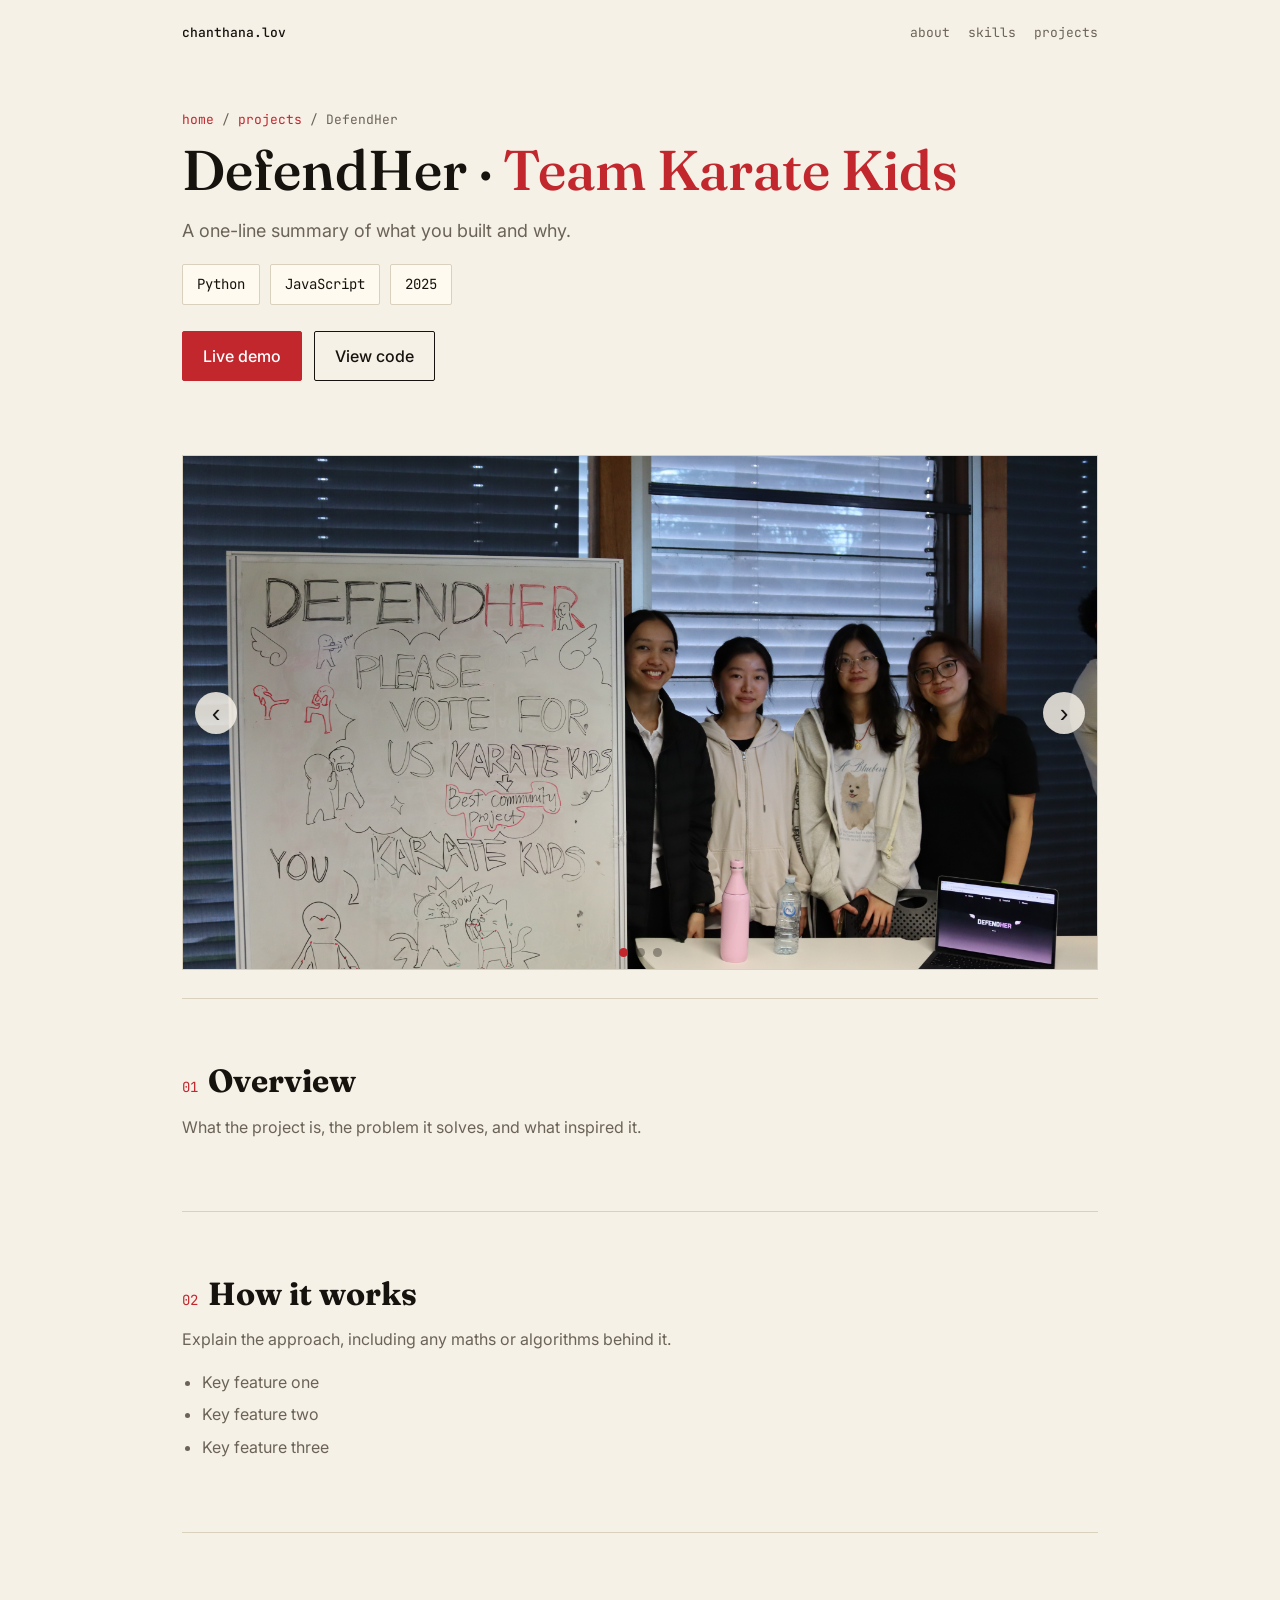
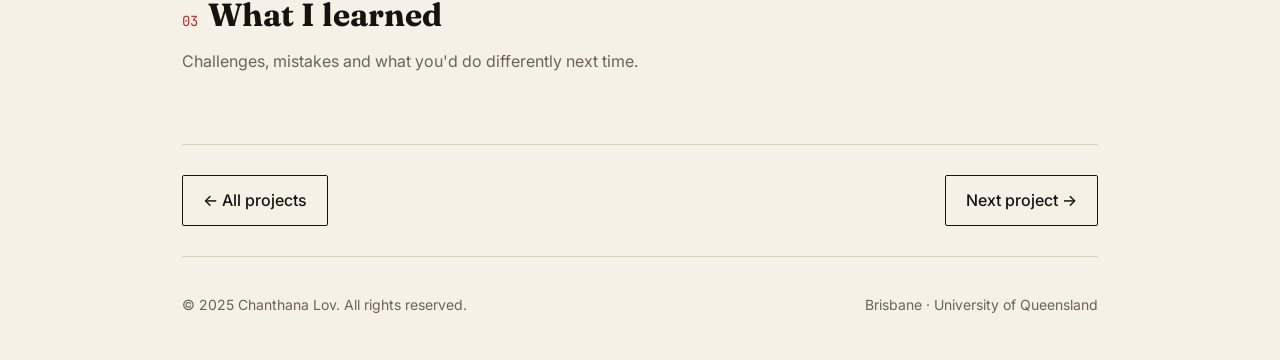
==== project-defendher.html @ 1f292875 "upload files" ====
<!DOCTYPE html>
<html lang="en">
<head>
<meta charset="utf-8">
<meta name="viewport" content="width=device-width, initial-scale=1, viewport-fit=cover">
<title>DefendHer · Chanthana Lov</title>
    <link rel="preconnect" href="https://fonts.googleapis.com">
    <link rel="icon" type="img/jpg" href="img/tab-icon.jpg" class="icon">

<link href="https://fonts.googleapis.com/css2?family=Fraunces:wght@500;700&family=JetBrains+Mono:wght@400;500&family=Inter:wght@400;500&display=swap" rel="stylesheet">
<link rel="stylesheet" href="style.css">
<link rel="stylesheet" href="templates.css">
</head>
<body>
<div class="wrap">
<nav><a class="logo" href="index.html" style="margin:0">chanthana.lov</a><div><a href="index.html#about">about</a><a href="index.html#skills">skills</a><a href="index.html#projects">projects</a></div></nav>

<header class="page-head">
<div class="crumbs"><a href="index.html">home</a> / <a href="index.html#projects">projects</a> / DefendHer</div>
<h1>DefendHer · <em>Team Karate Kids</em></h1>
<p class="lead">A one-line summary of what you built and why.</p>
<div class="meta"><span class="chip">Python</span><span class="chip">JavaScript</span><span class="chip">2025</span></div>
<div class="btns"><a class="btn p" href="#">Live demo</a><a class="btn" href="#">View code</a></div>
</header>

<div class="slider" aria-roledescription="carousel">
  <div class="slides">
    <img src="img/IMG_5511.JPG" alt="Screenshot 1">
    <img src="img/IMG_5227.JPG" alt="Screenshot 2">
    <img src="img/defenderher-demo.jpeg" alt="Screenshot 3" style="object-position: 50% 60%;">
  </div>
  <button class="nav-btn prev" aria-label="Previous">‹</button>
  <button class="nav-btn next" aria-label="Next">›</button>
  <div class="dots"></div>
</div>

<section>
<h2><span>01</span>Overview</h2>
<div class="prose"><p>What the project is, the problem it solves, and what inspired it.</p></div>
</section>

<section>
<h2><span>02</span>How it works</h2>
<div class="prose">
<p>Explain the approach, including any maths or algorithms behind it.</p>
<ul><li>Key feature one</li><li>Key feature two</li><li>Key feature three</li></ul>
</div>
</section>

<section>
<h2><span>03</span>What I learned</h2>
<div class="prose"><p>Challenges, mistakes and what you'd do differently next time.</p></div>
</section>

<div class="pager"><a class="btn" href="index.html#projects">← All projects</a><a class="btn" href="#">Next project →</a></div>

<footer><span>© 2025 Chanthana Lov. All rights reserved.</span><span>Brisbane · University of Queensland</span></footer>
</div>
</body>

<script>
document.querySelectorAll('.slider').forEach(function(s){
  var track=s.querySelector('.slides'),n=track.children.length,i=0,dots=s.querySelector('.dots'),x0=null;
  for(var k=0;k<n;k++){(function(k){var b=document.createElement('button');b.setAttribute('aria-label','Go to slide '+(k+1));b.onclick=function(){go(k)};dots.appendChild(b)})(k)}
  function go(j){
    i=(j+n)%n;
    track.style.transform='translateX(-'+i*100+'%)';
    [].forEach.call(dots.children,function(d,k){d.classList.toggle('on',k===i)});
  }
  s.querySelector('.prev').onclick=function(){go(i-1)};
  s.querySelector('.next').onclick=function(){go(i+1)};
  s.addEventListener('keydown',function(e){if(e.key==='ArrowLeft')go(i-1);if(e.key==='ArrowRight')go(i+1)});
  s.addEventListener('touchstart',function(e){x0=e.touches[0].clientX},{passive:true});
  s.addEventListener('touchend',function(e){if(x0===null)return;var dx=e.changedTouches[0].clientX-x0;if(Math.abs(dx)>40)go(i+(dx<0?1:-1));x0=null});
  go(0);
});
</script>

</html>
---- style.css ----
:root{--bg:#f6f1e7;--fg:#16130f;--mut:#6b6357;--acc:#c1272d;--card:#fffaf0;--line:#d9d0bd;
box-sizing:border-box;padding-top:env(safe-area-inset-top,0px);padding-bottom:env(safe-area-inset-bottom,0px)}
@media(prefers-color-scheme:dark){:root:not([data-theme="light"]){--bg:#121110;--fg:#efe8da;--mut:#9a9284;--acc:#e5484d;--card:#1b1917;--line:#332f2a}}
:root[data-theme="dark"]{--bg:#121110;--fg:#efe8da;--mut:#9a9284;--acc:#e5484d;--card:#1b1917;--line:#332f2a}
html{scroll-padding-top:env(safe-area-inset-top,0px);scroll-behavior:smooth}
*{box-sizing:border-box}
body{margin:0;background:var(--bg);color:var(--fg);font:16px/1.65 Inter,system-ui,sans-serif}
.wrap{max-width:960px;margin:0 auto;padding:0 22px}
nav{display:flex;justify-content:space-between;align-items:center;padding:22px 0;font-family:'JetBrains Mono',monospace;font-size:13px}
nav a{color:var(--mut);text-decoration:none;margin-left:18px}
nav a:hover{color:var(--acc)}
.logo{color:var(--fg);font-weight:500}
.hero{display:grid;grid-template-columns:1.3fr 1fr;gap:30px;align-items:center;padding:40px 0 70px}
.tag{font-family:'JetBrains Mono',monospace;font-size:13px;color:var(--acc);letter-spacing:.06em}
h1{ font-family:Fraunces,Georgia,serif;
    font-size:clamp(40px,7vw,72px);
    line-height:1.02;
    margin:12px 0 18px;
    font-weight:550}
h1 em{font-style:normal;color:var(--acc)}
.lead{ color:var(--mut);
    max-width:34em;
    font-size:18px
}
.btns{margin-top:26px;display:flex;gap:12px;flex-wrap:wrap}
.btn{padding:11px 20px;border:1.5px solid var(--fg);color:var(--fg);text-decoration:none;font-weight:500;border-radius:2px}
.btn.p{background:var(--acc);border-color:var(--acc);color:#fff}
.btn:hover{transform:translateY(-2px)}
.btn{transition:transform .15s}

.photo{
  display:block;position:relative;width:100%;max-width:380px;
  aspect-ratio:4/5;justify-self:center;
  -webkit-mask-image:radial-gradient(ellipse 72% 72% at 50% 46%,#000 35%,transparent 100%);
  mask-image:radial-gradient(ellipse 72% 72% at 50% 46%,#000 35%,transparent 100%);
}
.photo img{
  position:absolute;inset:0;width:100%;height:100%;object-fit:cover;
  opacity:0;transition:opacity 1.0s ease;
}
.photo img.active{opacity:.9}

.photo img[hidden]{display:none}
.ph{position:absolute;inset:0;border:2px dashed var(--line);display:flex;flex-direction:column;align-items:center;justify-content:center;gap:4px;color:var(--mut);font-family:'JetBrains Mono',monospace;font-size:13px;text-align:center;padding:20px;transition:border-color .15s,color .15s}
.ph b{font-size:44px;font-weight:400;line-height:1;color:var(--acc)}
.photo:hover .ph{border-color:var(--acc);color:var(--acc)}
.ph[hidden]{display:none}
section{padding:56px 0;border-top:1px solid var(--line)}
h2{font-family:Fraunces,Georgia,serif;font-size:32px;margin:0 0 6px}
h2 span{font-family:'JetBrains Mono',monospace;font-size:14px;color:var(--acc);margin-right:10px;font-weight:400}
.two{display:grid;grid-template-columns:1fr 1fr;gap:34px;margin-top:22px}
.eq{font-family:'JetBrains Mono',monospace;font-size:13px;color:var(--mut);border-left:3px solid var(--acc);padding:4px 0 4px 14px;margin-top:18px}
.chips{display:flex;flex-wrap:wrap;gap:10px;margin-top:20px}
.chip{font-family:'JetBrains Mono',monospace;font-size:14px;padding:8px 14px;background:var(--card);border:1px solid var(--line);border-radius:2px}
.chip:hover{border-color:var(--acc);color:var(--acc)}
.grid{display:grid;grid-template-columns:repeat(3,1fr);gap:18px;margin-top:24px}
.card{background:var(--card);border:1px solid var(--line);padding:22px;display:flex;flex-direction:column;min-height:170px;color:inherit;text-decoration:none}
.card b{font-family:Fraunces,serif;font-size:20px}
.card small{font-family:'JetBrains Mono',monospace;color:var(--acc);font-size:12px}
.card p{color:var(--mut);margin:8px 0 0;font-size:15px}
a.card:hover{border-color:var(--acc);transform:translateY(-3px)}
.card{transition:transform .15s,border-color .15s}
.card.tbc{border-style:dashed;opacity:.7}
footer{padding:36px 0 44px;border-top:1px solid var(--line);color:var(--mut);font-size:14px;display:flex;justify-content:space-between;flex-wrap:wrap;gap:8px}
@media(max-width:720px){.hero,.two,.grid{grid-template-columns:1fr}.hero{padding-top:10px}.photo{max-width:280px}nav a{margin-left:12px}}
@media(prefers-reduced-motion:reduce){html{scroll-behavior:auto}}
---- templates.css ----
/* Extra styles for template pages. Load AFTER style.css */
nav a.on{color:var(--acc)}
.page-head{padding:44px 0 46px}
.page-head h1{font-size:clamp(34px,6vw,56px);margin:10px 0 14px}
.crumbs{font-family:'JetBrains Mono',monospace;font-size:13px;color:var(--mut)}
.crumbs a{color:var(--acc);text-decoration:none}
.prose{max-width:44em}
.prose h3{font-family:Fraunces,Georgia,serif;font-size:22px;margin:30px 0 6px}
.prose p{margin:0 0 14px;color:var(--mut)}
.prose ul{color:var(--mut);padding-left:20px}
.prose li{margin-bottom:6px}
.prose a{color:var(--acc)}
.meta{display:flex;flex-wrap:wrap;gap:10px;margin-top:18px}
.shot{aspect-ratio:16/9;border:2px dashed var(--line);display:flex;align-items:center;justify-content:center;color:var(--mut);font-family:'JetBrains Mono',monospace;font-size:13px;margin:28px 0;overflow:hidden}
.shot img{width:100%;height:100%;object-fit:cover}
.pager{display:flex;justify-content:space-between;gap:12px;flex-wrap:wrap;padding:30px 0;border-top:1px solid var(--line)}

.slider{position:relative;margin:28px 0;overflow:hidden;border:1px solid var(--line);background:var(--card);aspect-ratio:16/9}
.slides{display:flex;height:100%;transition:transform .5s ease}
.slides img{flex:0 0 100%;width:100%;height:100%;object-fit:cover}
.nav-btn{position:absolute;top:50%;transform:translateY(-50%);width:42px;height:42px;border:0;border-radius:50%;background:var(--bg);color:var(--fg);font-size:26px;line-height:1;cursor:pointer;opacity:.85;transition:background .15s,color .15s}
.nav-btn:hover{background:var(--acc);color:#fff}
.prev{left:12px}.next{right:12px}
.dots{position:absolute;bottom:12px;left:0;right:0;display:flex;justify-content:center;gap:8px}
.dots button{width:9px;height:9px;padding:0;border:0;border-radius:50%;background:var(--fg);opacity:.35;cursor:pointer}
.dots button.on{background:var(--acc);opacity:1}
@media(prefers-reduced-motion:reduce){.slides{transition:none}}
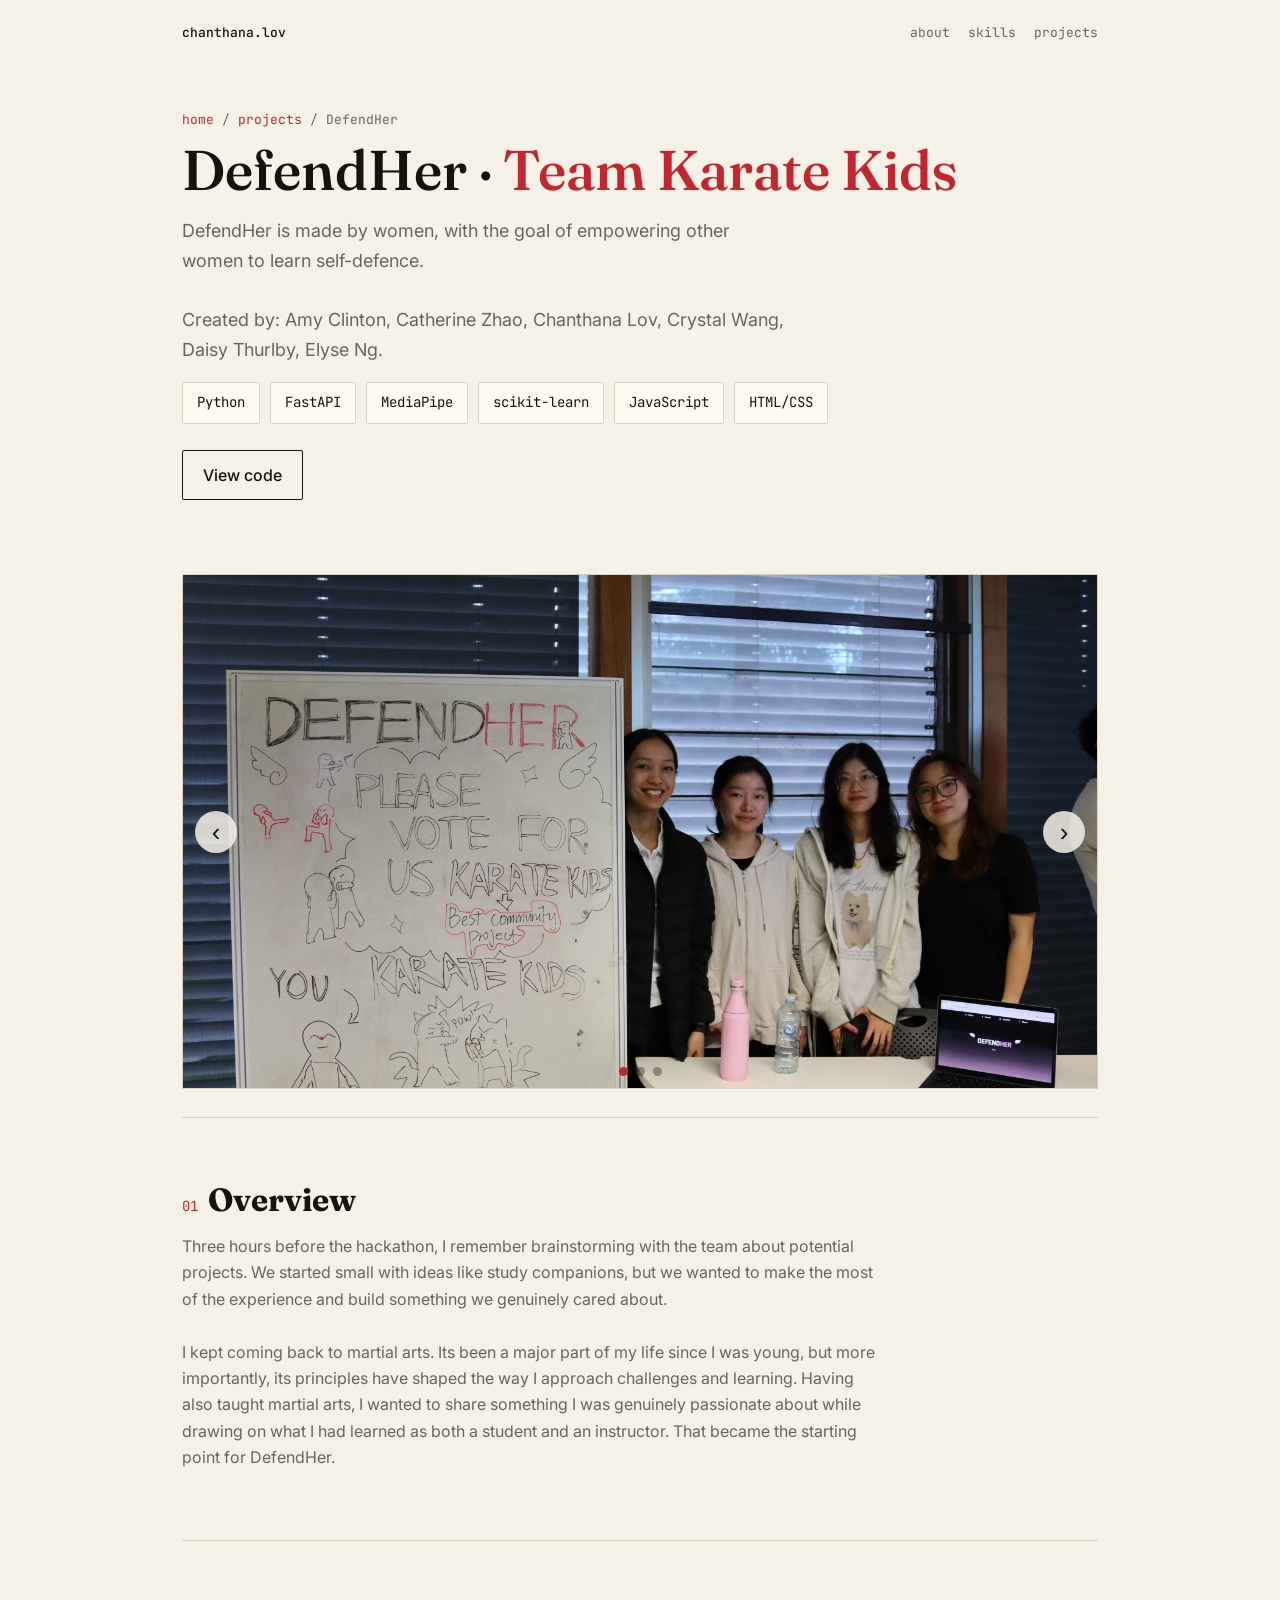
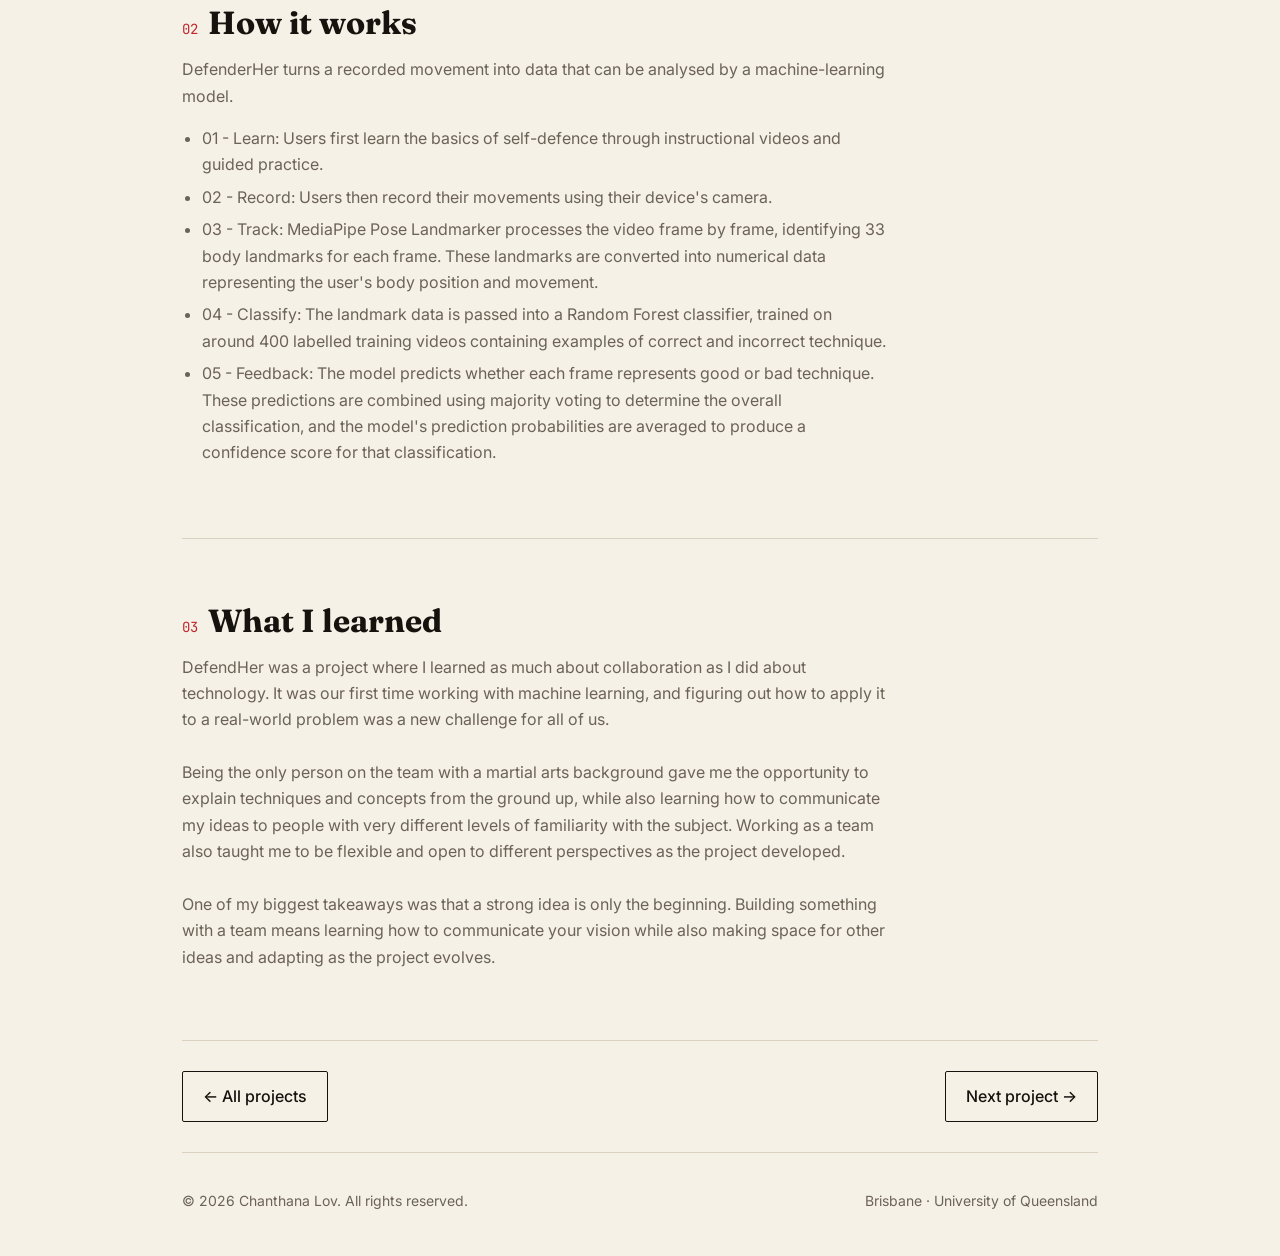
==== commit 6ed39972: "update pages" ====
--- a/project-defendher.html
+++ b/project-defendher.html
@@ -18,16 +18,29 @@
 <header class="page-head">
 <div class="crumbs"><a href="index.html">home</a> / <a href="index.html#projects">projects</a> / DefendHer</div>
 <h1>DefendHer · <em>Team Karate Kids</em></h1>
-<p class="lead">A one-line summary of what you built and why.</p>
-<div class="meta"><span class="chip">Python</span><span class="chip">JavaScript</span><span class="chip">2025</span></div>
-<div class="btns"><a class="btn p" href="#">Live demo</a><a class="btn" href="#">View code</a></div>
+<p class="lead">DefendHer is made by women, with the goal of empowering other women to learn self-defence.
+  <br><br>
+  Created by: Amy Clinton, Catherine Zhao, Chanthana Lov, Crystal Wang, Daisy Thurlby, Elyse Ng.
+</p>
+<div class="meta">
+  <span class="chip">Python</span>
+  <span class="chip">FastAPI</span>
+  <span class="chip">MediaPipe</span>
+  <span class="chip">scikit-learn</span>
+  <span class="chip">JavaScript</span>
+  <span class="chip">HTML/CSS</span>
+
+
+
+</div>
+<div class="btns"><a class="btn" href="https://github.com/elyse-ng/defendHer/tree/main">View code</a></div>
 </header>
 
 <div class="slider" aria-roledescription="carousel">
   <div class="slides">
     <img src="img/IMG_5511.JPG" alt="Screenshot 1">
     <img src="img/IMG_5227.JPG" alt="Screenshot 2">
-    <img src="img/defenderher-demo.jpeg" alt="Screenshot 3" style="object-position: 50% 60%;">
+    <img src="img/IMG_7507.JPG" alt="Screenshot 3">
   </div>
   <button class="nav-btn prev" aria-label="Previous">‹</button>
   <button class="nav-btn next" aria-label="Next">›</button>
@@ -36,25 +49,47 @@
 
 <section>
 <h2><span>01</span>Overview</h2>
-<div class="prose"><p>What the project is, the problem it solves, and what inspired it.</p></div>
+<div class="prose"><p>Three hours before the hackathon, I remember brainstorming with the team about potential projects. 
+  We started small with ideas like study companions, but we wanted to make the most of the experience and build something we genuinely cared about.
+  <br><br>
+
+  I kept coming back to martial arts. Its been a major part of my life since I was young, but more importantly, its principles have shaped the way I approach challenges and learning. 
+  Having also taught martial arts, I wanted to share something I was genuinely passionate about while drawing on what I had learned as both a student and an instructor.
+  That became the starting point for DefendHer.
+</p></div>
 </section>
 
 <section>
 <h2><span>02</span>How it works</h2>
 <div class="prose">
-<p>Explain the approach, including any maths or algorithms behind it.</p>
-<ul><li>Key feature one</li><li>Key feature two</li><li>Key feature three</li></ul>
+<p>DefenderHer turns a recorded movement into data that can be analysed by a machine-learning model.</p>
+<ul>
+  <li>01 - Learn: Users first learn the basics of self-defence through instructional videos and guided practice.</li>
+  <li>02 - Record: Users then record their movements using their device's camera.</li>
+  <li>03 - Track: MediaPipe Pose Landmarker processes the video frame by frame, identifying 33 body landmarks for each frame. These landmarks are converted into numerical data representing the user's body position and movement.</li>
+  <li>04 - Classify: The landmark data is passed into a Random Forest classifier, trained on around 400 labelled training videos containing examples of correct and incorrect technique.</li>
+  <li>05 - Feedback: The model predicts whether each frame represents good or bad technique. These predictions are combined using majority voting to determine the overall classification, and the model's prediction probabilities are averaged to produce a confidence score for that classification.</li>
+</ul>
 </div>
 </section>
 
 <section>
 <h2><span>03</span>What I learned</h2>
-<div class="prose"><p>Challenges, mistakes and what you'd do differently next time.</p></div>
+<div class="prose"><p>
+DefendHer was a project where I learned as much about collaboration as I did about technology. 
+It was our first time working with machine learning, and figuring out how to apply it to a real-world problem was a new challenge for all of us.
+<br><br>
+Being the only person on the team with a martial arts background gave me the opportunity to explain techniques and concepts from the ground up, while also learning how to communicate my ideas to people with very different levels of familiarity with the subject. 
+Working as a team also taught me to be flexible and open to different perspectives as the project developed.
+<br><br>
+One of my biggest takeaways was that a strong idea is only the beginning. Building something with a team means learning how to communicate your vision while also making space for other ideas and adapting as the project evolves.
+
+</p></div>
 </section>
 
 <div class="pager"><a class="btn" href="index.html#projects">← All projects</a><a class="btn" href="#">Next project →</a></div>
 
-<footer><span>© 2025 Chanthana Lov. All rights reserved.</span><span>Brisbane · University of Queensland</span></footer>
+<footer><span>© 2026 Chanthana Lov. All rights reserved.</span><span>Brisbane · University of Queensland</span></footer>
 </div>
 </body>
 
